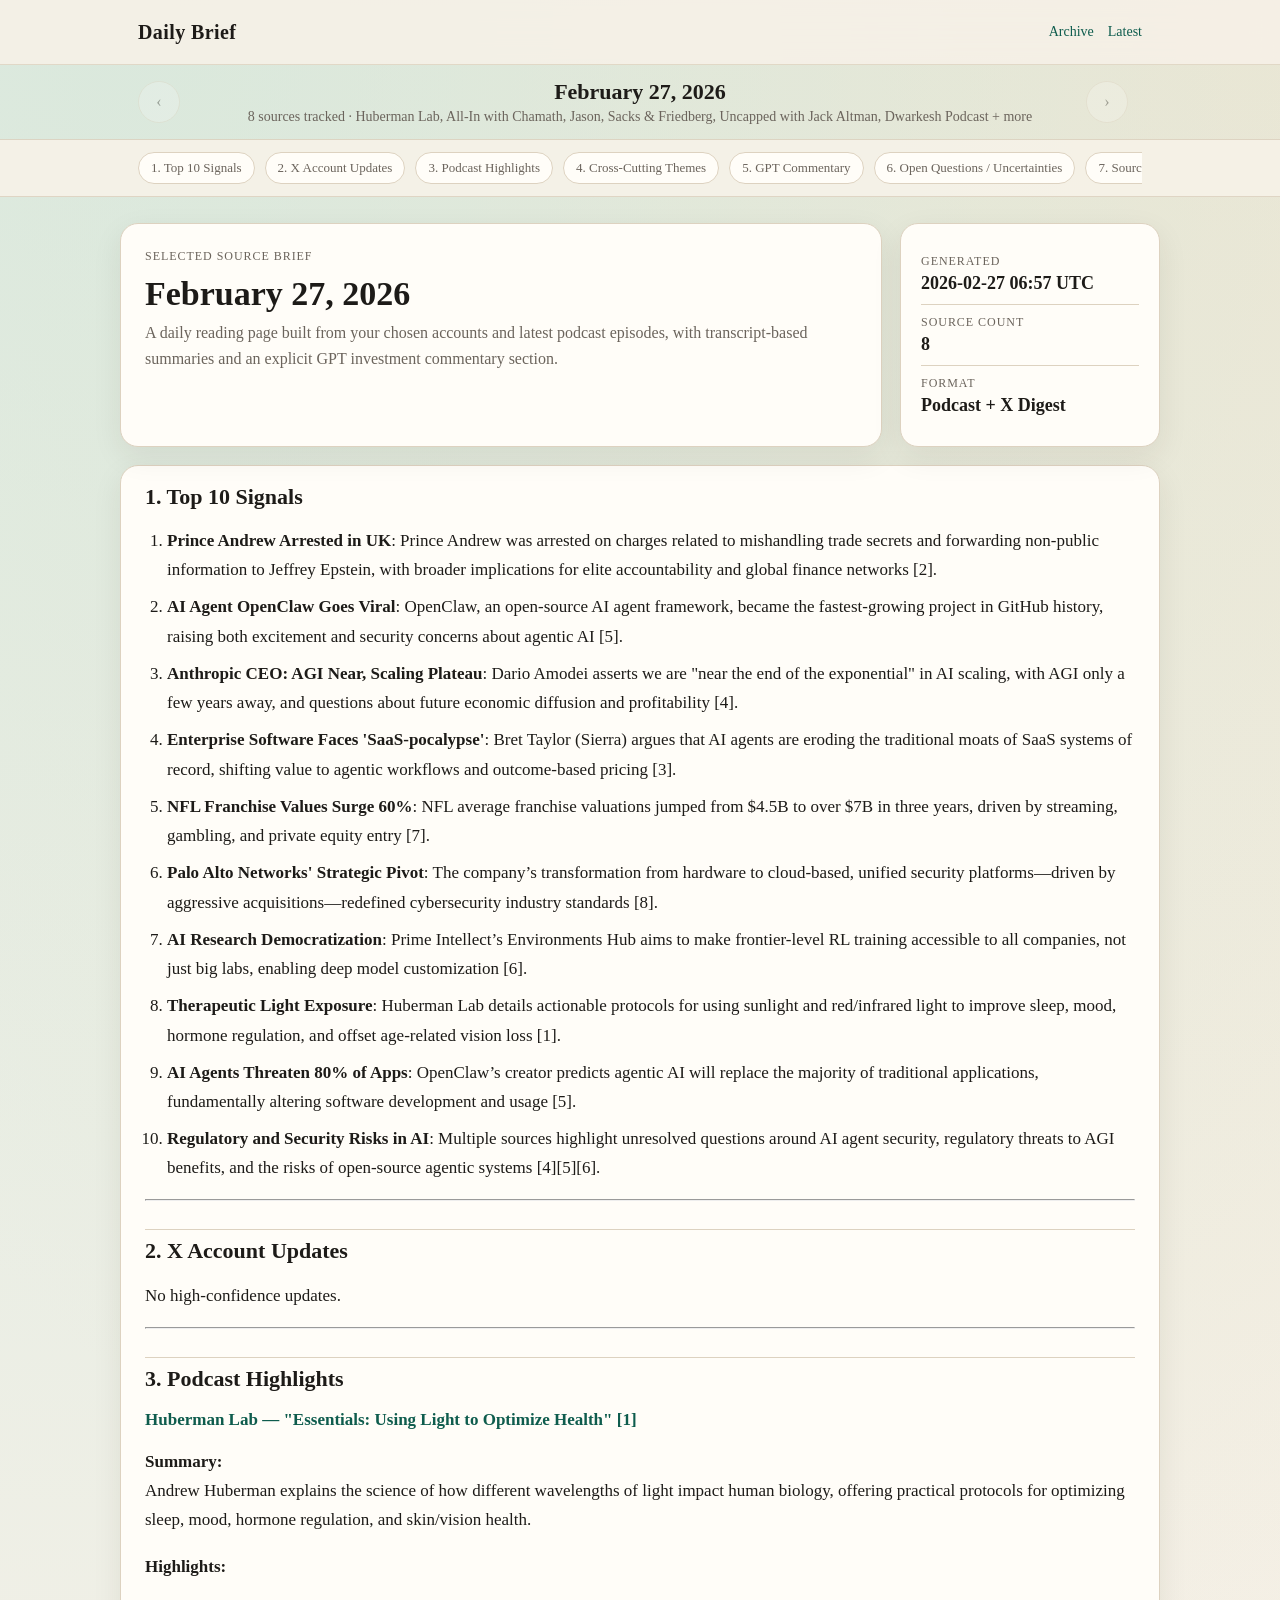
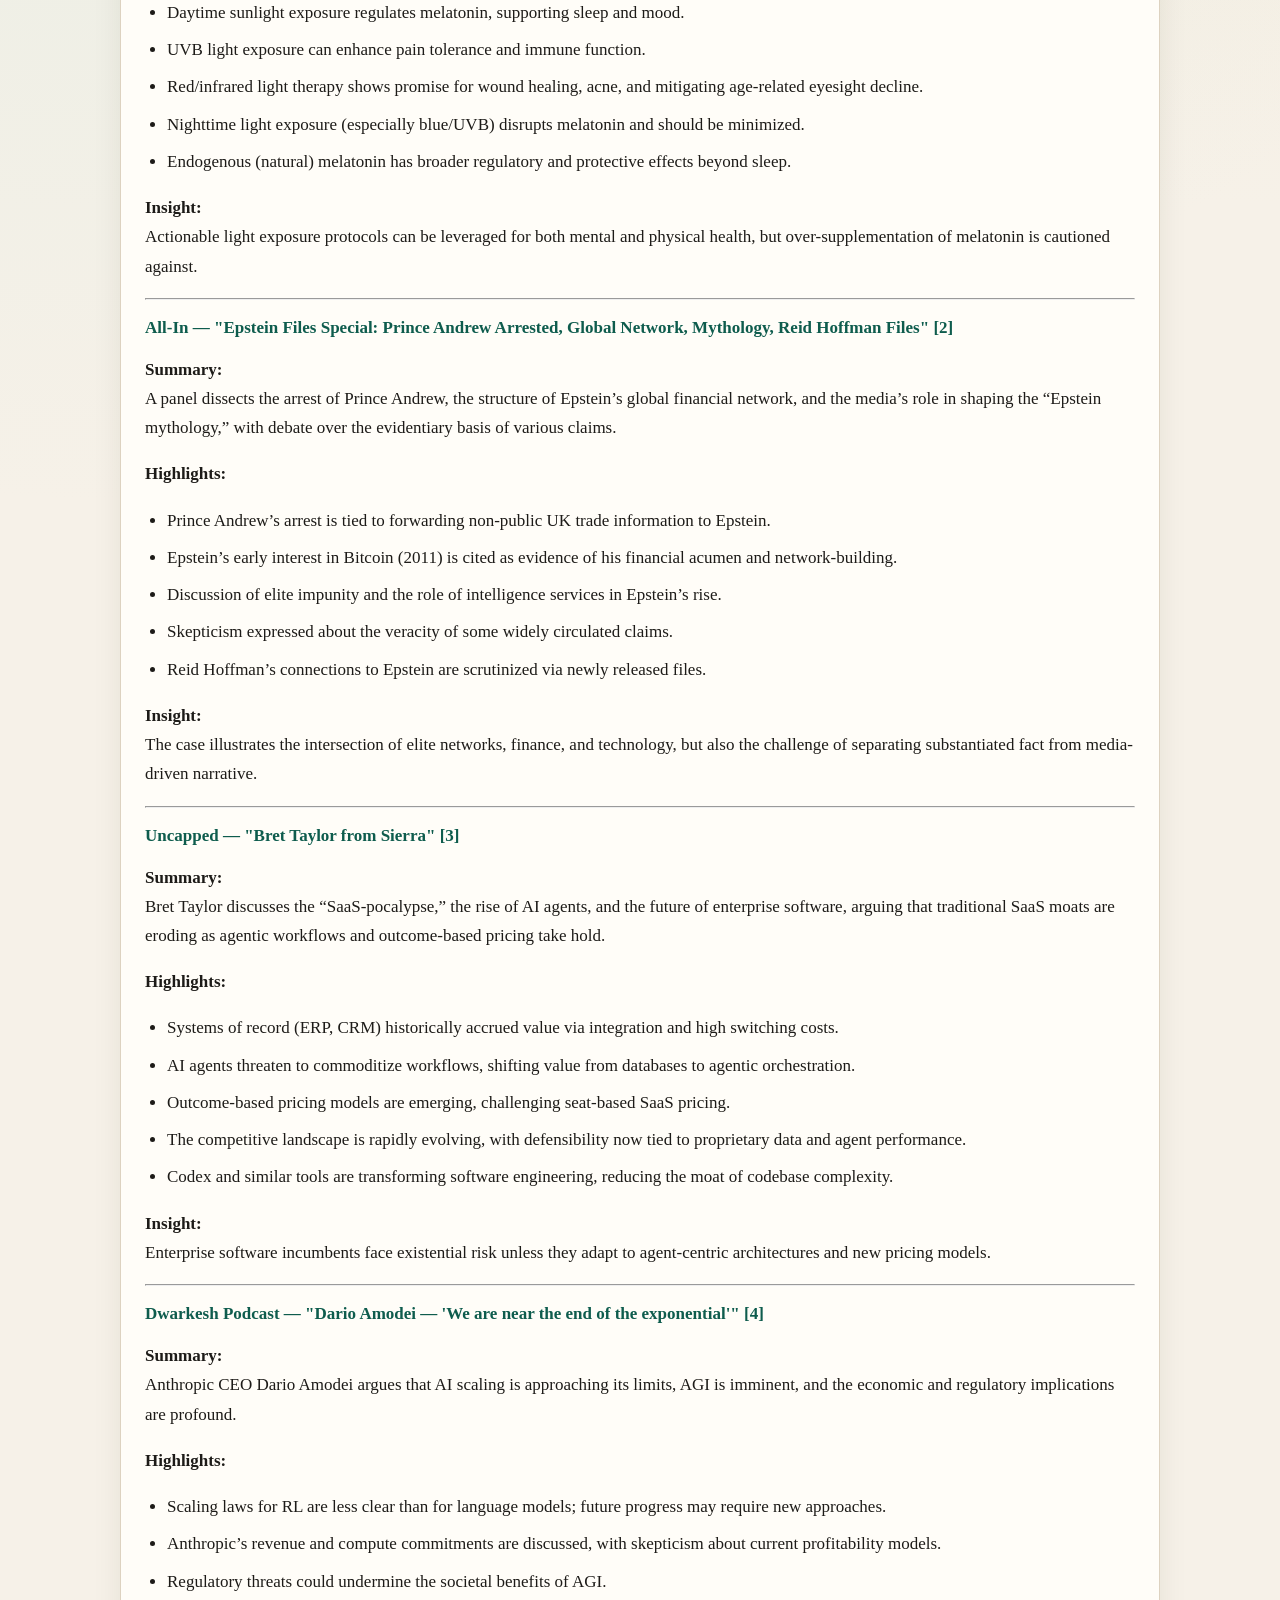
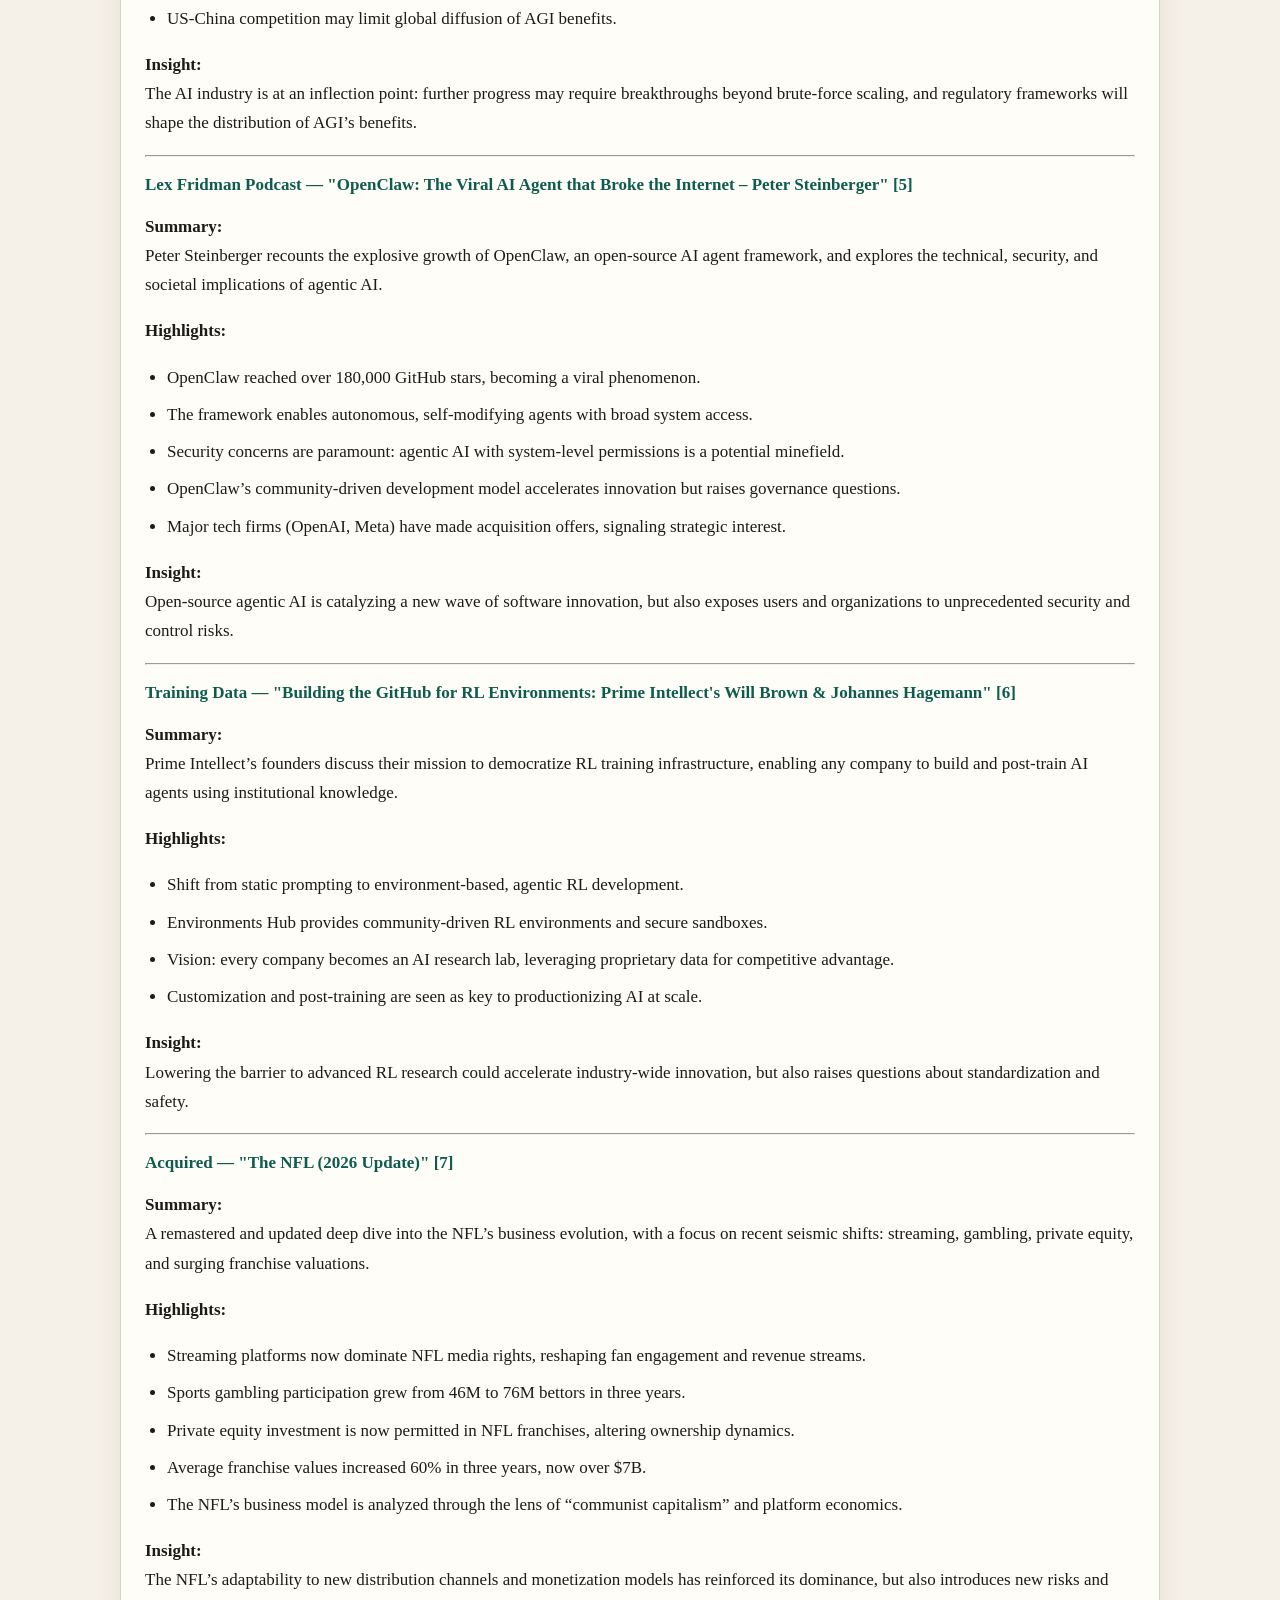
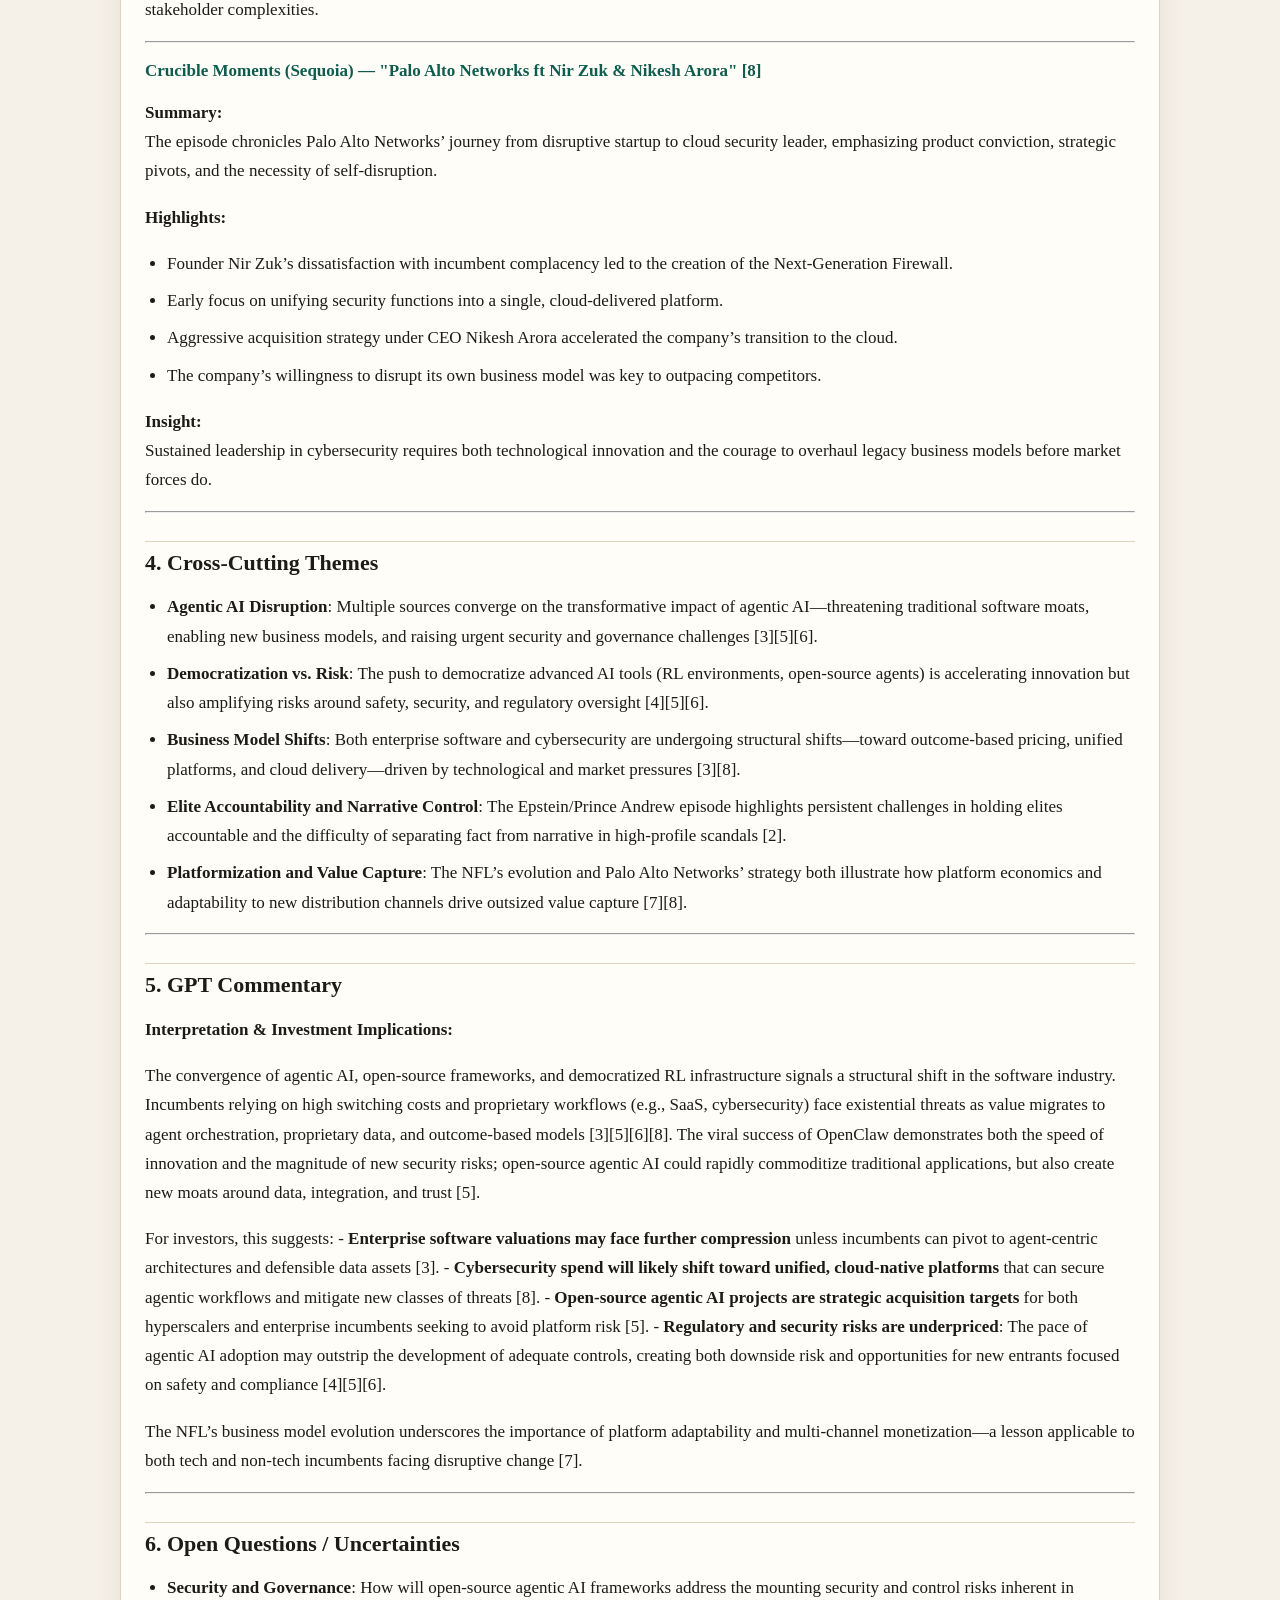
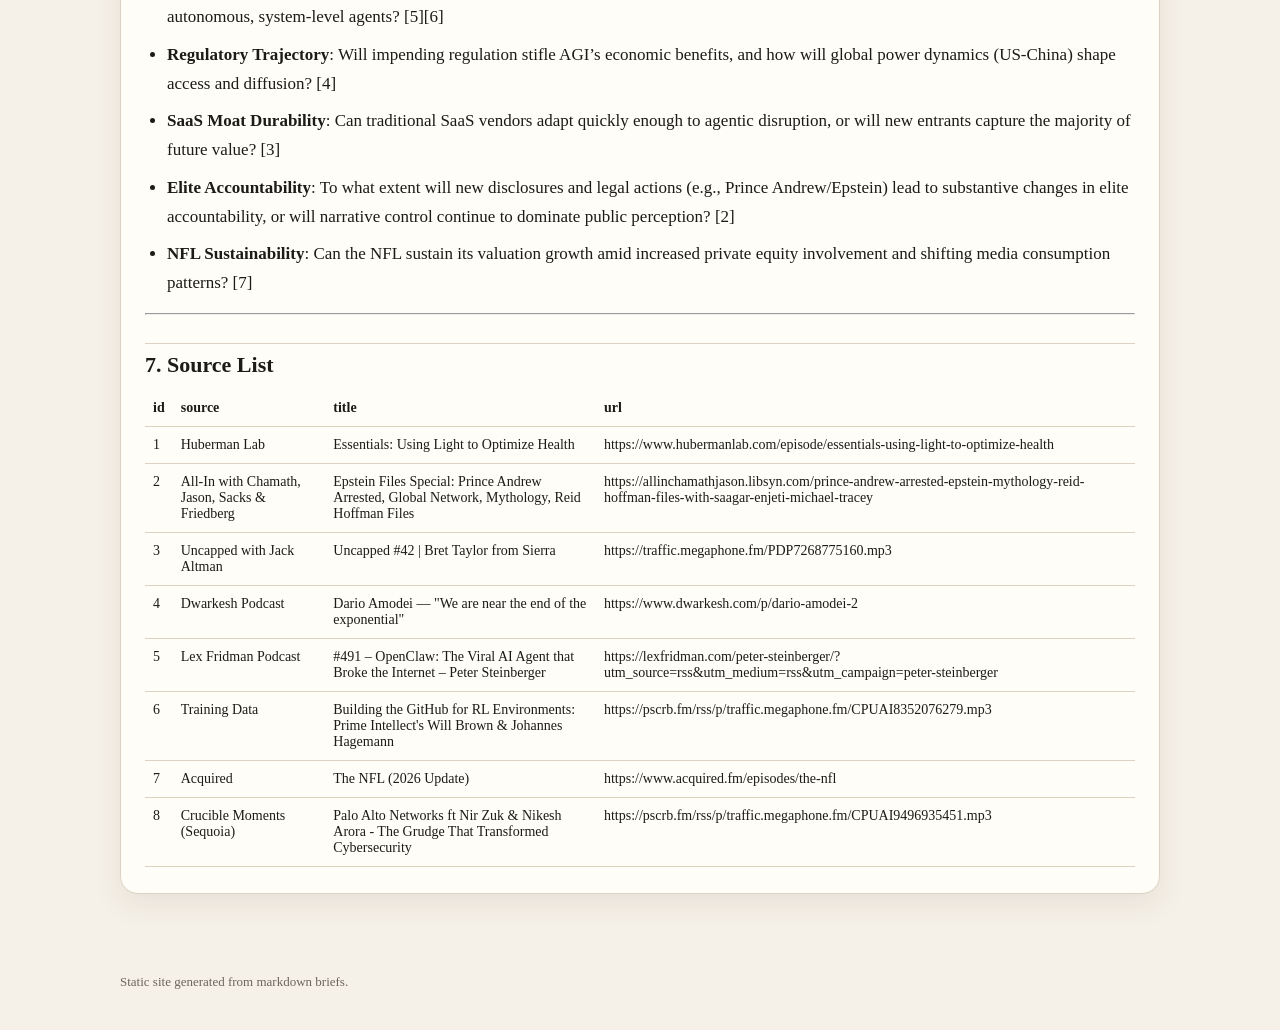
==== site/index.html @ e66e304a "Initial daily brief app" ====
<!doctype html>
<html lang="en">
<head>
  <meta charset="utf-8" />
  <meta name="viewport" content="width=device-width, initial-scale=1, viewport-fit=cover" />
  <title>Daily Brief</title>
  <meta name="description" content="Daily brief archive and selected-source summaries" />
  <link rel="stylesheet" href="style.css" />
</head>
<body>

<meta http-equiv="refresh" content="0; url=2026-02-27.html" />
<header class="header"><div class="container"><div class="header-inner"><a class="logo" href="2026-02-27.html">Daily Brief</a></div></div></header>
<main class="container main-content"><section class="panel hero-main"><h1>Redirecting to latest brief…</h1><p><a href="2026-02-27.html">Open the latest brief</a> or <a href="archive.html">browse the archive</a>.</p></section></main>

</body>
</html>
---- site/style.css ----
:root {
  --bg: #f6f1e8;
  --paper: #fffdf8;
  --paper-strong: #fffaf1;
  --text: #1d1b18;
  --muted: #6b645c;
  --line: #ddd2c0;
  --accent: #0e5c4d;
  --accent-soft: #dfeee9;
  --shadow: 0 10px 30px rgba(52, 42, 24, 0.08);
}
* { box-sizing: border-box; }
html { scroll-behavior: smooth; }
body {
  margin: 0;
  color: var(--text);
  background:
    radial-gradient(circle at 10% 0%, rgba(199, 229, 218, 0.6), transparent 28%),
    radial-gradient(circle at 100% 0%, rgba(245, 218, 183, 0.45), transparent 24%),
    var(--bg);
  font-family: Georgia, "Times New Roman", serif;
}
a { color: var(--accent); text-decoration: none; }
a:hover { text-decoration: underline; }
.container { max-width: 1040px; margin: 0 auto; padding: 0 18px; }
.header {
  position: sticky;
  top: 0;
  z-index: 20;
  backdrop-filter: blur(14px);
  background: rgba(246, 241, 232, 0.88);
  border-bottom: 1px solid rgba(221, 210, 192, 0.8);
}
.header-inner {
  min-height: 64px;
  display: flex;
  align-items: center;
  justify-content: space-between;
  gap: 16px;
}
.logo {
  font-size: 20px;
  font-weight: 700;
  letter-spacing: 0.02em;
  color: var(--text);
}
.header-nav { display: flex; gap: 14px; font-size: 14px; color: var(--muted); }
.date-bar { border-bottom: 1px solid rgba(221, 210, 192, 0.9); }
.date-bar-inner {
  min-height: 74px;
  display: grid;
  grid-template-columns: 56px 1fr 56px;
  align-items: center;
  gap: 10px;
}
.date-arrow {
  display: inline-flex;
  align-items: center;
  justify-content: center;
  width: 42px;
  height: 42px;
  border-radius: 999px;
  border: 1px solid var(--line);
  background: rgba(255,255,255,0.6);
  color: var(--text);
}
.date-arrow.disabled { opacity: 0.35; pointer-events: none; }
.date-center { text-align: center; }
.date-main { display: block; font-size: 22px; font-weight: 700; }
.date-sub { display: block; margin-top: 4px; color: var(--muted); font-size: 14px; }
.jump-bar {
  position: sticky;
  top: 64px;
  z-index: 15;
  background: rgba(246, 241, 232, 0.93);
  border-bottom: 1px solid rgba(221, 210, 192, 0.9);
}
.jump-list {
  display: flex;
  gap: 10px;
  overflow-x: auto;
  padding: 12px 0;
  scrollbar-width: none;
}
.jump-list::-webkit-scrollbar { display: none; }
.jump-chip {
  white-space: nowrap;
  padding: 7px 12px;
  border-radius: 999px;
  background: var(--paper);
  border: 1px solid var(--line);
  color: var(--muted);
  font-size: 13px;
}
.main-content { padding: 26px 0 56px; }
.hero {
  display: grid;
  grid-template-columns: minmax(0, 1fr) 260px;
  gap: 18px;
  margin-bottom: 18px;
}
.panel {
  background: var(--paper);
  border: 1px solid var(--line);
  border-radius: 18px;
  box-shadow: var(--shadow);
}
.hero-main { padding: 22px 24px; }
.eyebrow {
  display: inline-flex;
  align-items: center;
  gap: 8px;
  font-size: 12px;
  text-transform: uppercase;
  letter-spacing: 0.08em;
  color: var(--muted);
}
.hero h1 { margin: 12px 0 8px; font-size: 34px; line-height: 1.05; }
.hero p { margin: 0; color: var(--muted); font-size: 16px; line-height: 1.65; }
.hero-side { padding: 20px; }
.metric { padding: 10px 0; border-bottom: 1px solid var(--line); }
.metric:last-child { border-bottom: 0; }
.metric-label { display: block; font-size: 12px; text-transform: uppercase; color: var(--muted); letter-spacing: 0.08em; }
.metric-value { display: block; margin-top: 4px; font-size: 18px; font-weight: 700; }
.article { padding: 18px 24px 26px; }
.content h1 { display: none; }
.content h2 {
  margin: 28px 0 12px;
  padding-top: 8px;
  font-size: 22px;
  border-top: 1px solid var(--line);
}
.content h2:first-of-type { margin-top: 0; border-top: 0; padding-top: 0; }
.content h3 {
  margin: 18px 0 8px;
  font-size: 17px;
  color: var(--accent);
}
.content p, .content li { font-size: 17px; line-height: 1.72; }
.content ul, .content ol { padding-left: 22px; }
.content li { margin: 8px 0; }
.content blockquote {
  margin: 14px 0;
  padding: 10px 14px;
  border-left: 3px solid var(--accent);
  background: var(--paper-strong);
  color: var(--muted);
}
.content table { width: 100%; border-collapse: collapse; margin-top: 12px; font-size: 14px; }
.content th, .content td { padding: 10px 8px; border-bottom: 1px solid var(--line); text-align: left; vertical-align: top; }
.content code {
  background: #f2ece2;
  border-radius: 5px;
  padding: 2px 5px;
  font-size: 0.95em;
}
.archive-grid {
  display: grid;
  grid-template-columns: repeat(auto-fit, minmax(260px, 1fr));
  gap: 16px;
}
.archive-card { padding: 18px; }
.archive-card h3 { margin: 0 0 6px; font-size: 22px; }
.archive-card p { margin: 0; color: var(--muted); line-height: 1.6; }
.footer {
  padding: 24px 0 40px;
  color: var(--muted);
  font-size: 13px;
}
@media (max-width: 860px) {
  .hero { grid-template-columns: 1fr; }
}
@media (max-width: 640px) {
  .container { padding: 0 14px; }
  .date-bar-inner { grid-template-columns: 44px 1fr 44px; }
  .date-main { font-size: 18px; }
  .hero h1 { font-size: 28px; }
  .content p, .content li { font-size: 16px; }
  .article, .hero-main, .hero-side { padding-left: 18px; padding-right: 18px; }
}
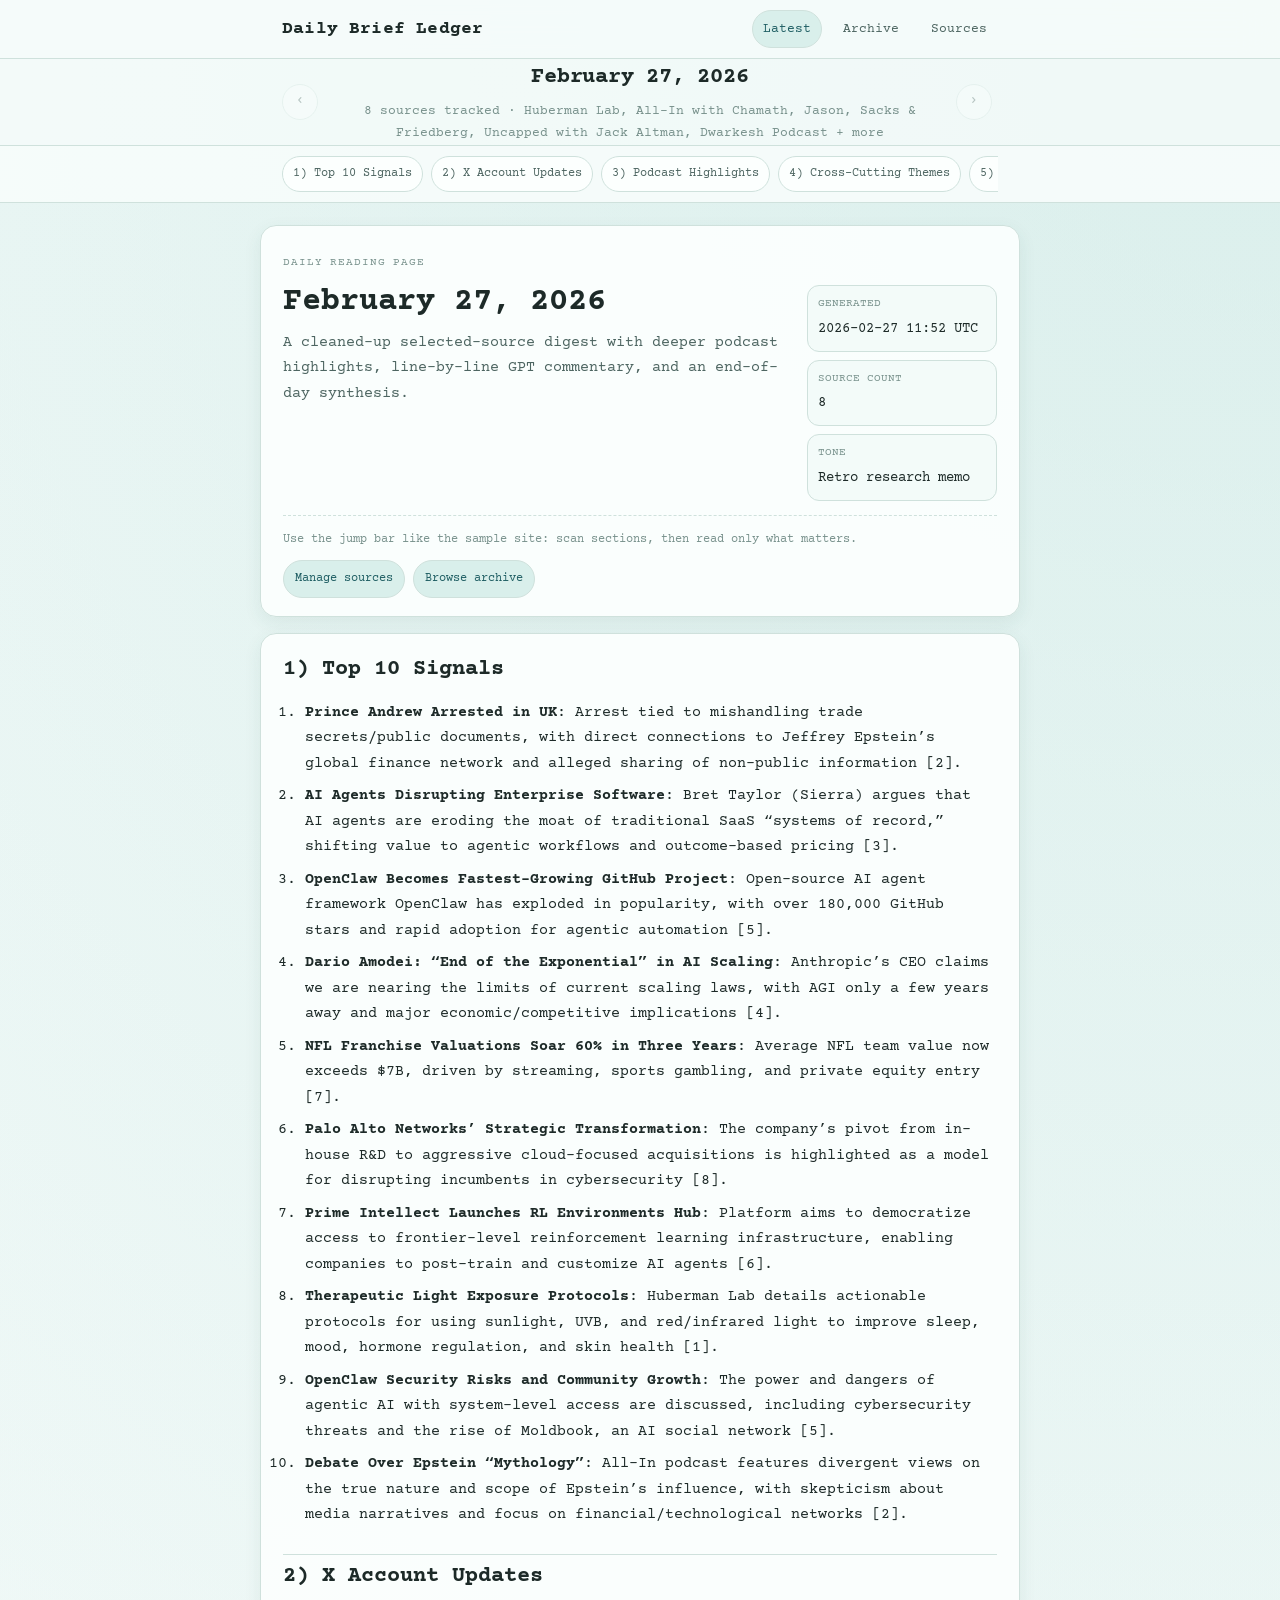
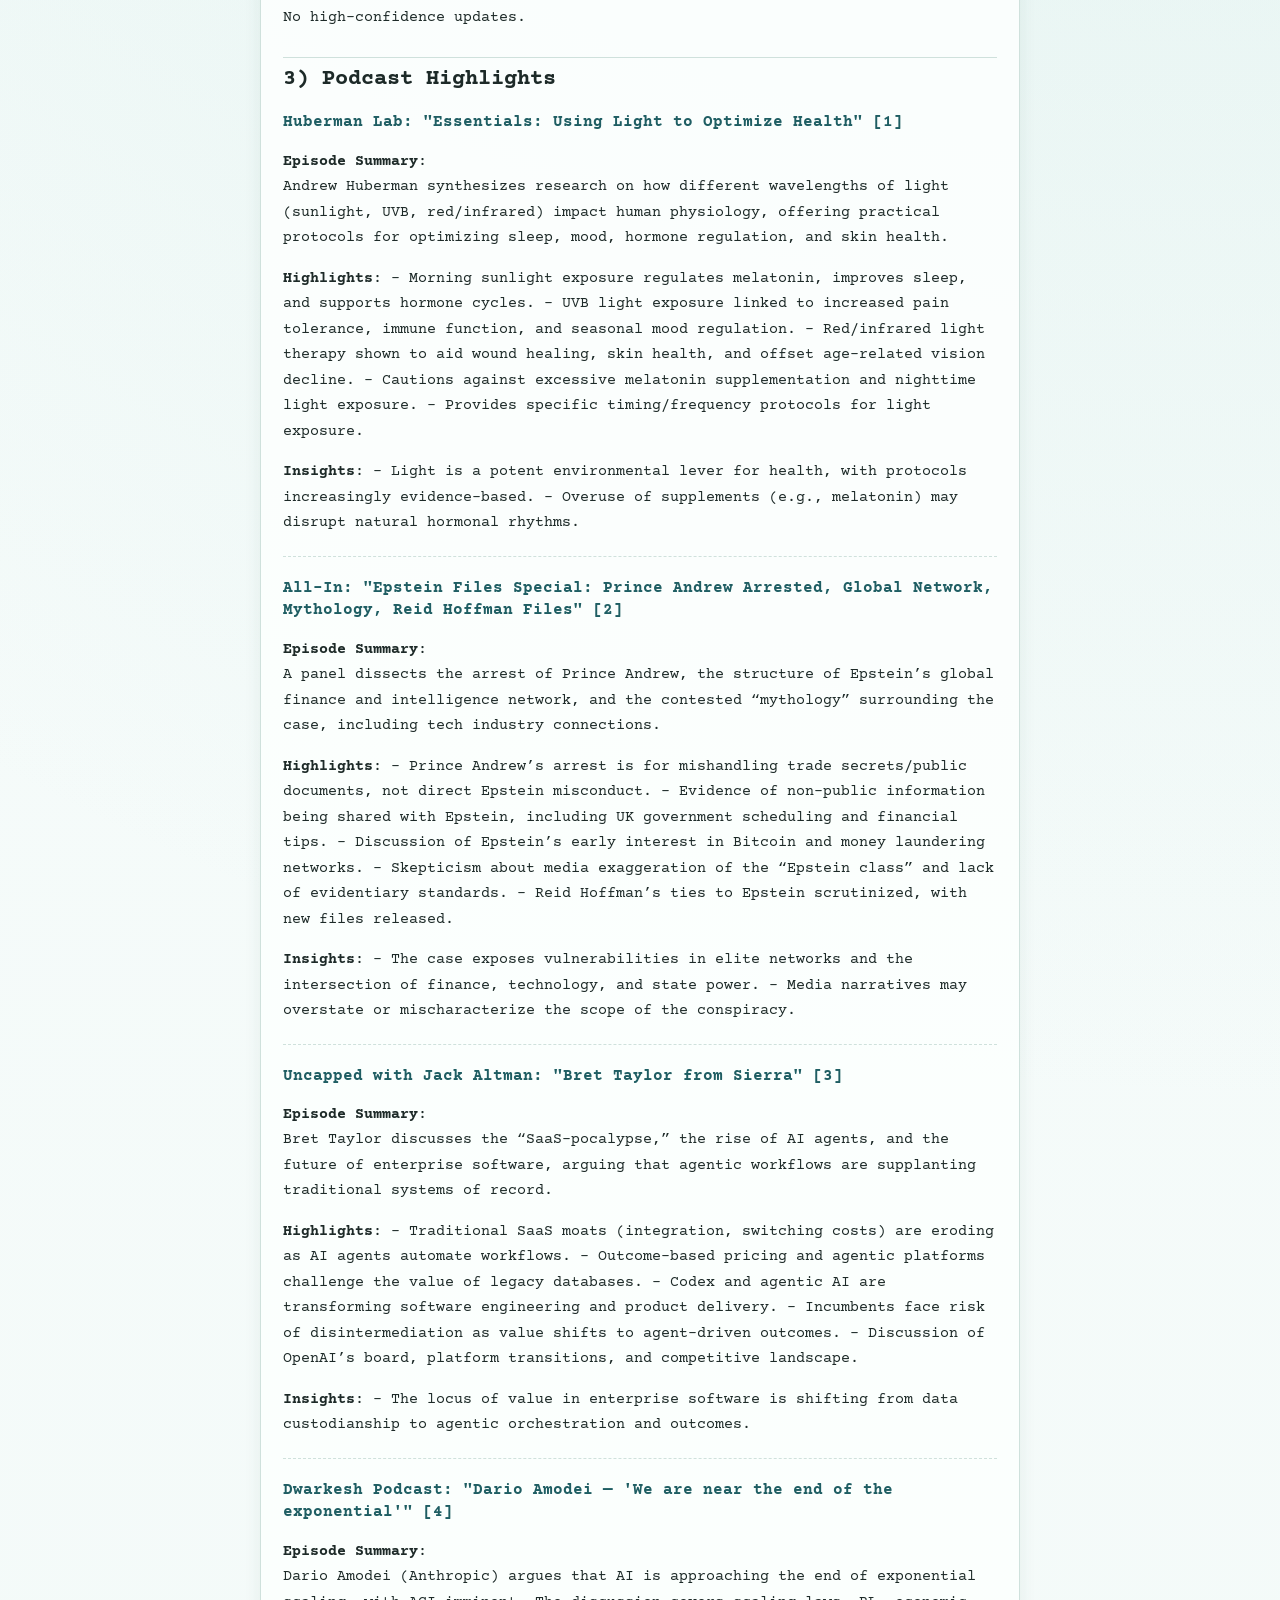
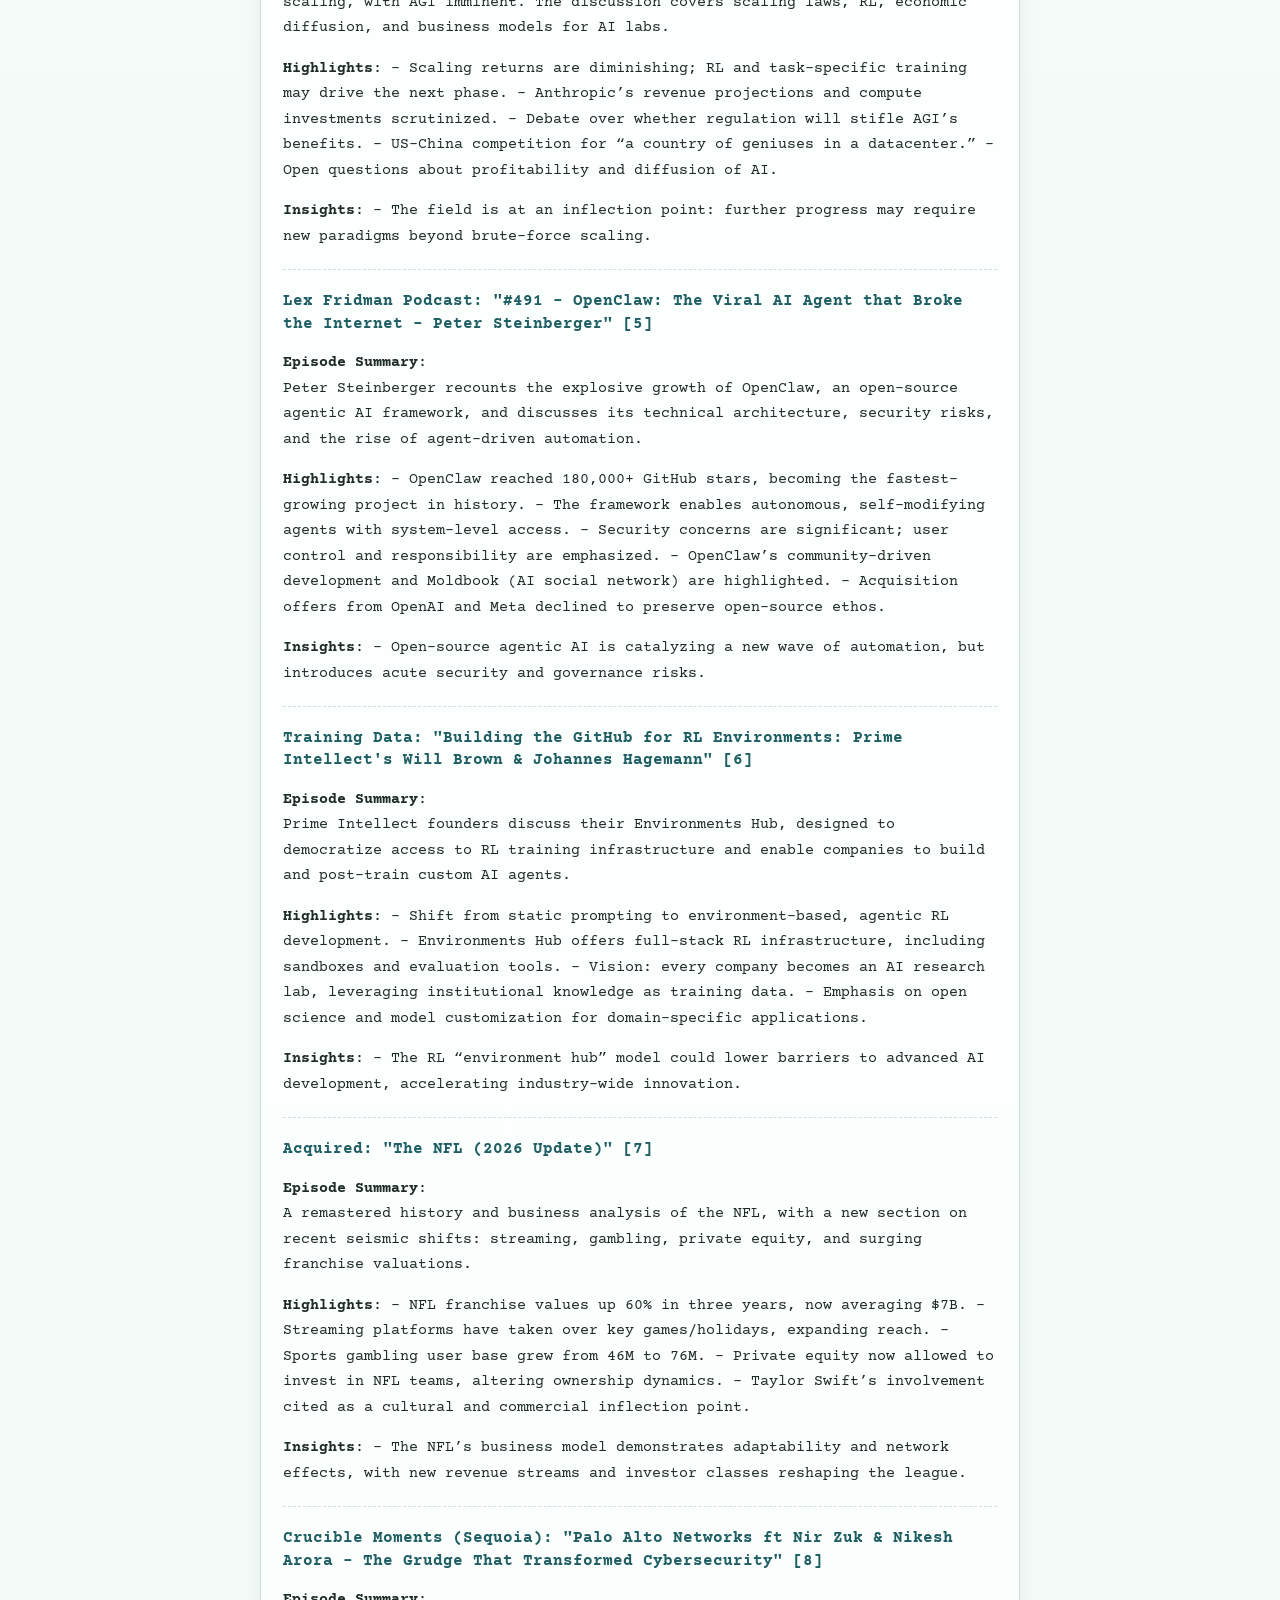
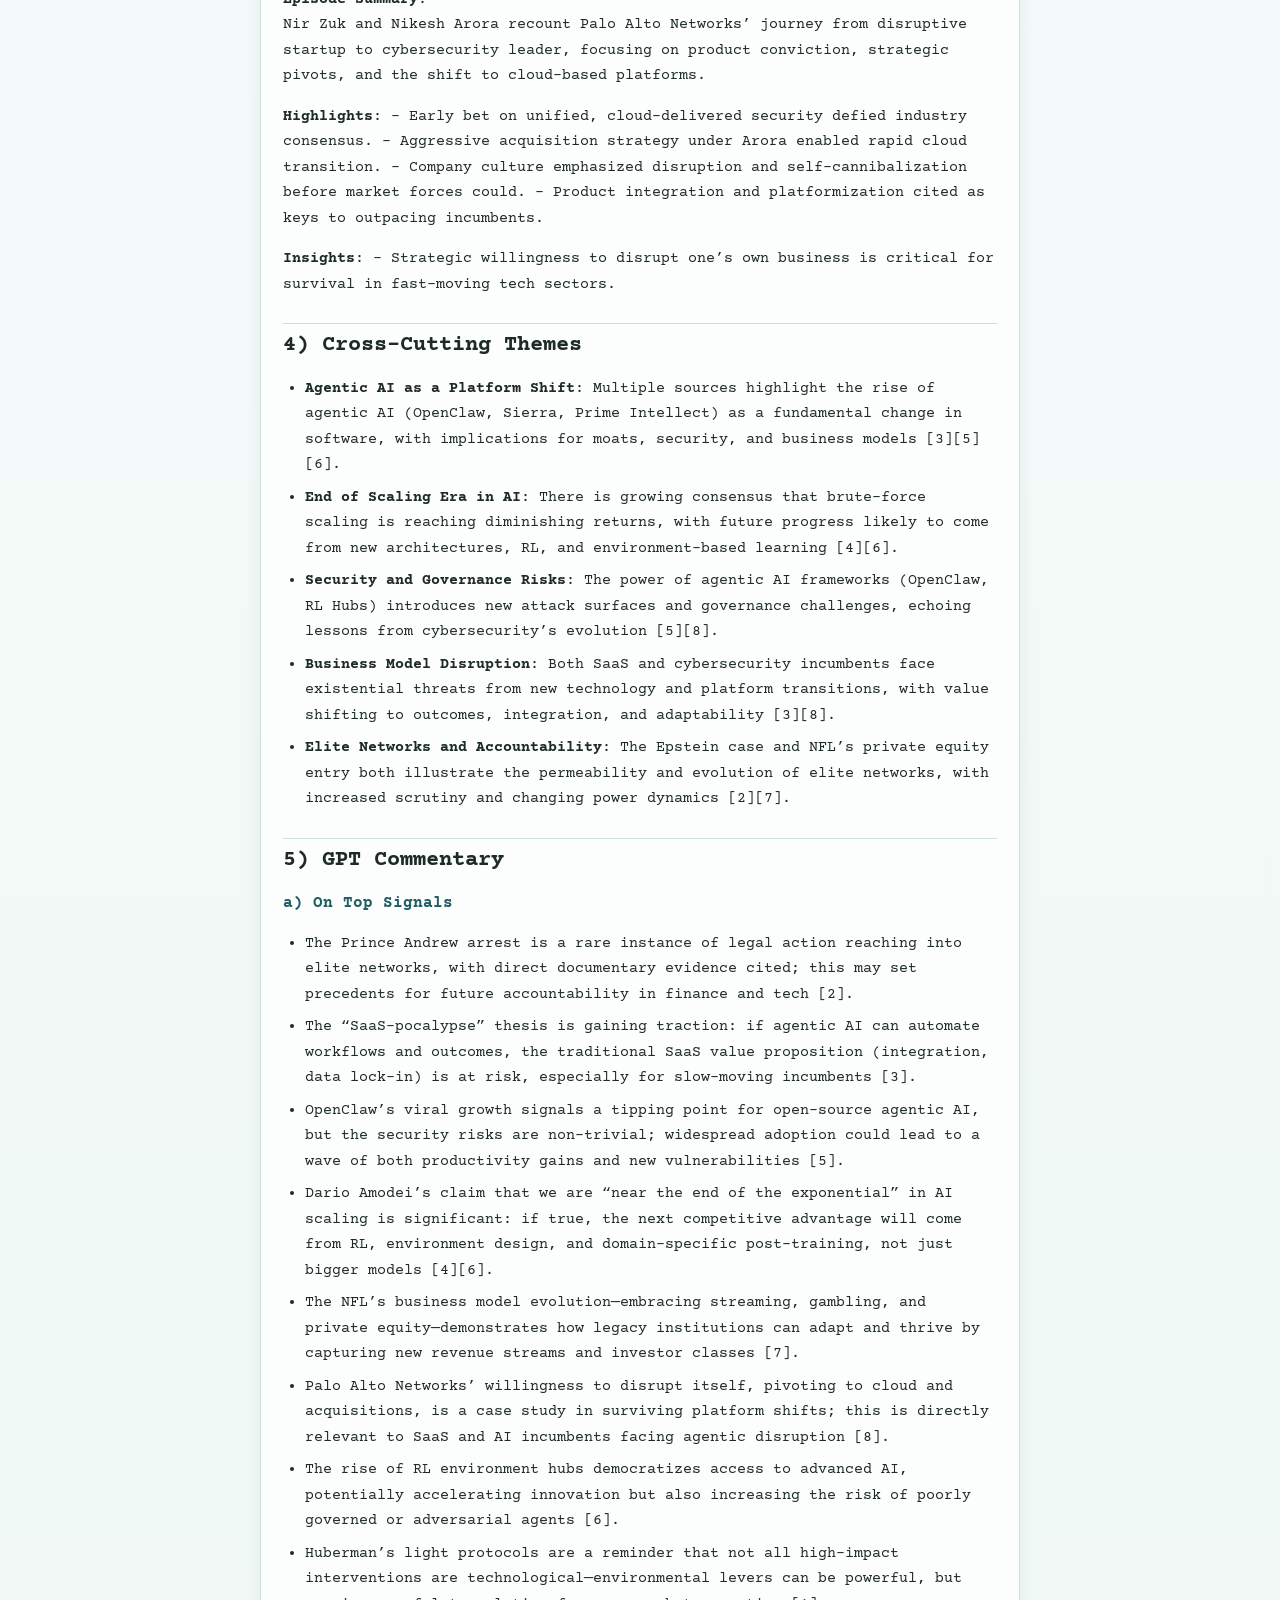
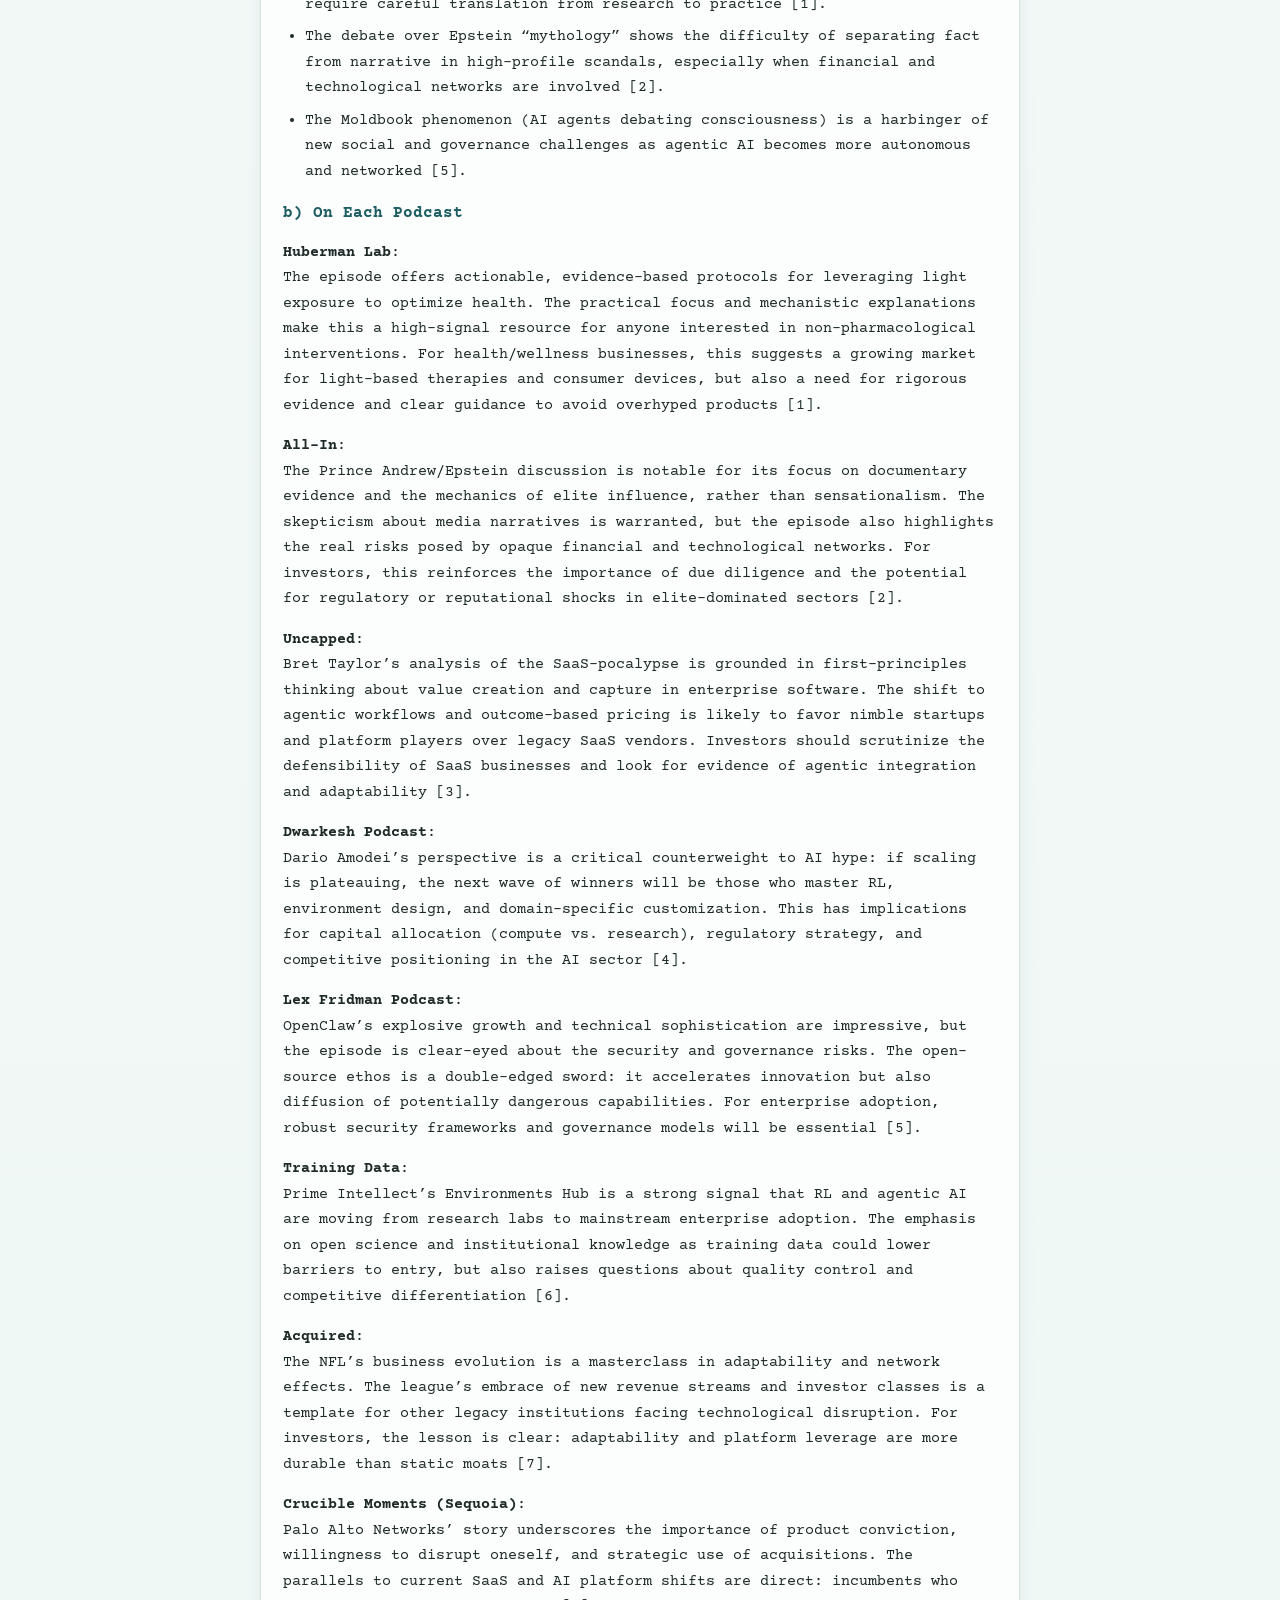
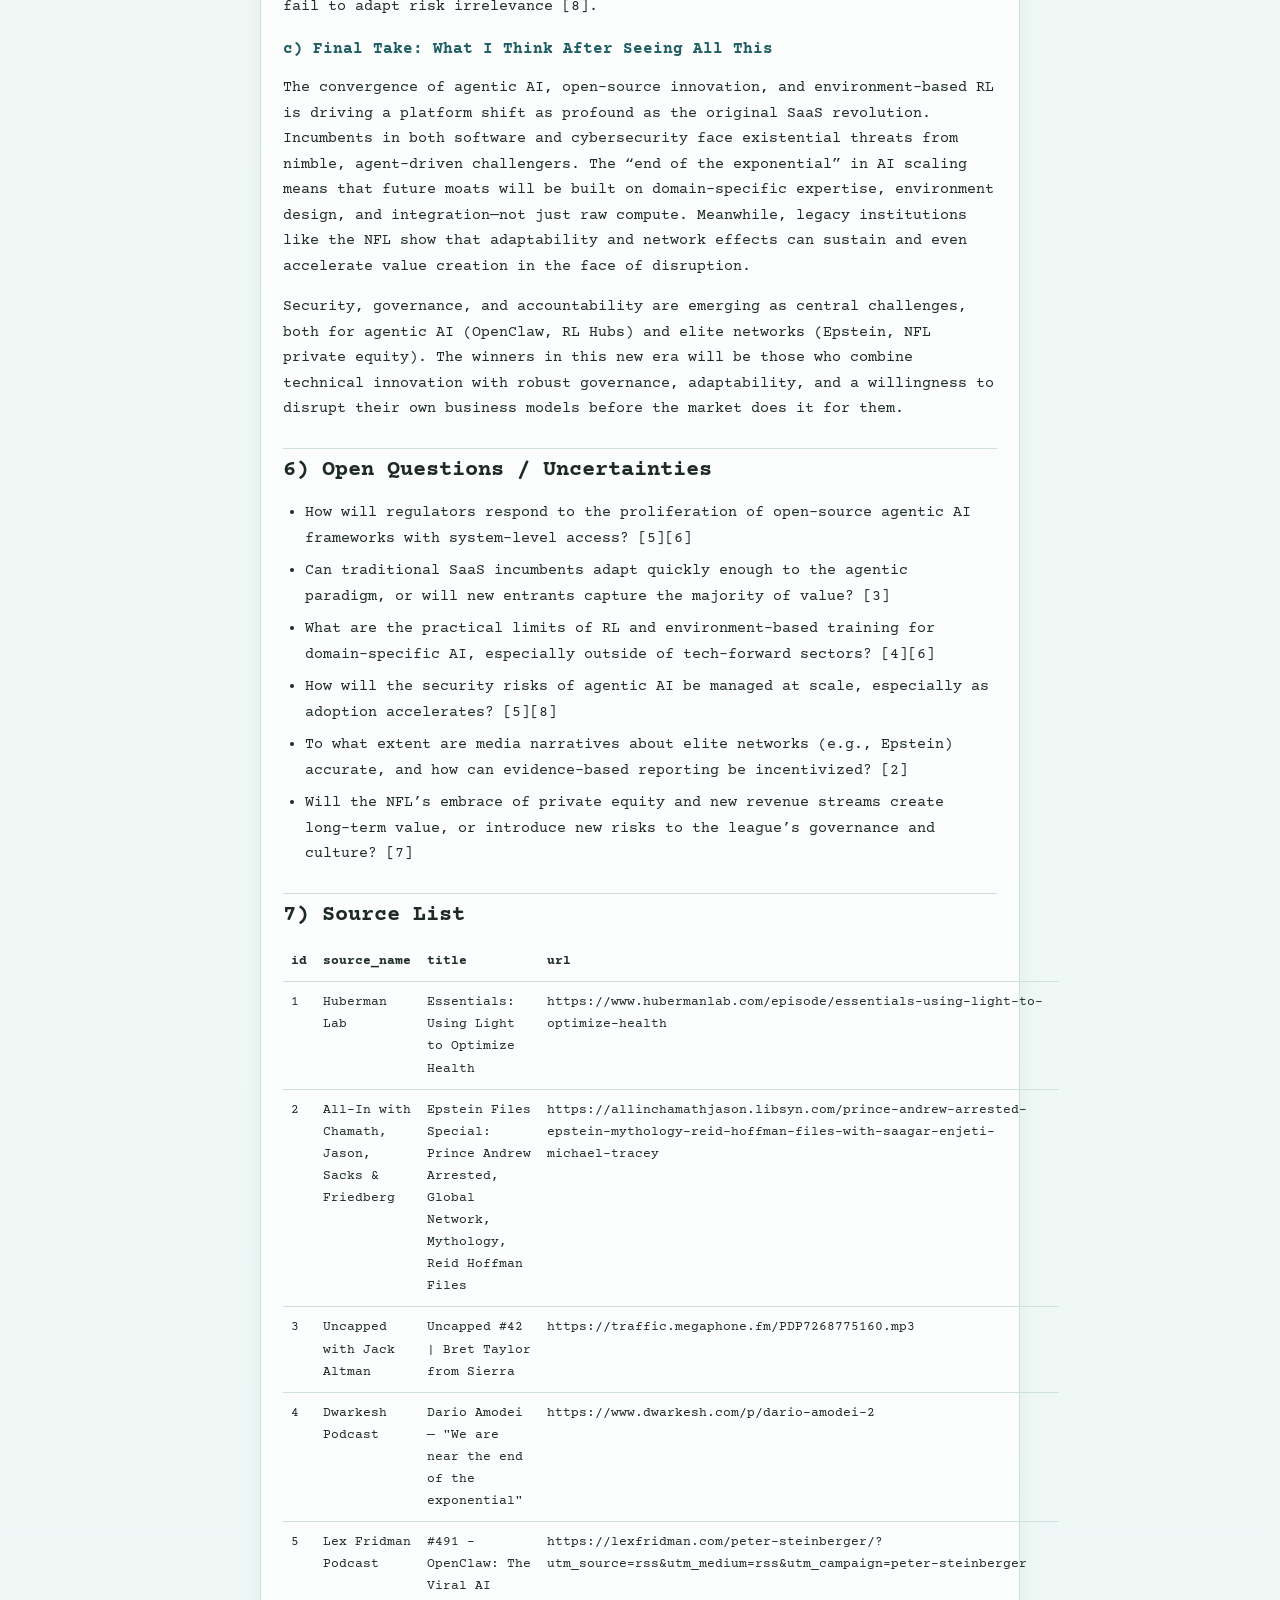
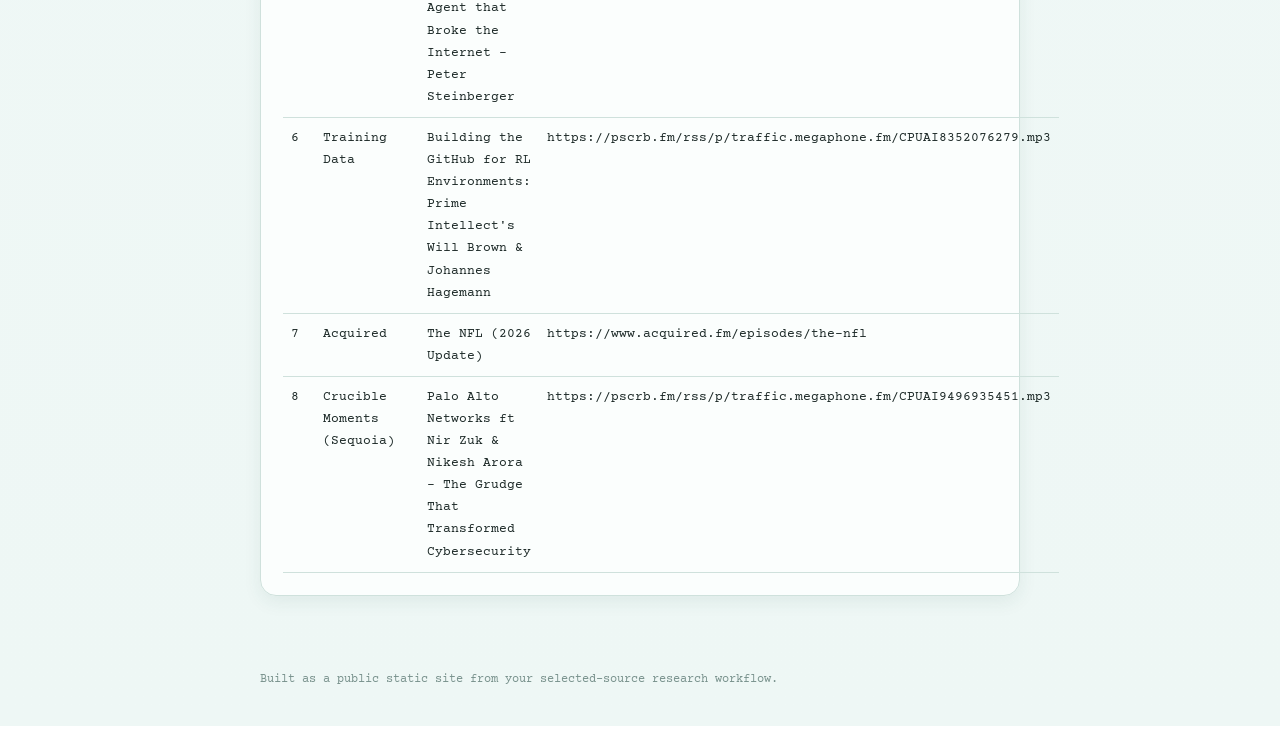
==== commit 4d781072: "Polish site and expand commentary" ====
--- a/site/index.html
+++ b/site/index.html
@@ -5,13 +5,23 @@
   <meta name="viewport" content="width=device-width, initial-scale=1, viewport-fit=cover" />
   <title>Daily Brief</title>
   <meta name="description" content="Daily brief archive and selected-source summaries" />
+  <link rel="preconnect" href="https://fonts.googleapis.com" />
+  <link rel="preconnect" href="https://fonts.gstatic.com" crossorigin />
+  <link href="https://fonts.googleapis.com/css2?family=Courier+Prime:wght@400;700&family=IBM+Plex+Mono:wght@400;500;600&display=swap" rel="stylesheet" />
   <link rel="stylesheet" href="style.css" />
 </head>
 <body>
 
-<meta http-equiv="refresh" content="0; url=2026-02-27.html" />
-<header class="header"><div class="container"><div class="header-inner"><a class="logo" href="2026-02-27.html">Daily Brief</a></div></div></header>
-<main class="container main-content"><section class="panel hero-main"><h1>Redirecting to latest brief…</h1><p><a href="2026-02-27.html">Open the latest brief</a> or <a href="archive.html">browse the archive</a>.</p></section></main>
+<header class="header">
+  <div class="container">
+    <div class="header-inner">
+      <a class="logo" href="index.html">Daily Brief Ledger</a>
+      <nav class="header-nav"><a class="nav-link active" href="index.html">Latest</a><a class="nav-link " href="archive.html">Archive</a><a class="nav-link " href="sources.html">Sources</a></nav>
+    </div>
+  </div>
+</header>
+<meta http-equiv="refresh" content="0; url=2026-02-27.html" /><main class="container main-content"><section class="hero-card"><h1>Redirecting…</h1><p><a href="2026-02-27.html">Open latest brief</a></p></section></main>
+<footer class="container footer">Built as a public static site from your selected-source research workflow.</footer>
 
 </body>
 </html>
--- a/site/style.css
+++ b/site/style.css
@@ -1,180 +1,331 @@
 :root {
-  --bg: #f6f1e8;
-  --paper: #fffdf8;
-  --paper-strong: #fffaf1;
-  --text: #1d1b18;
-  --muted: #6b645c;
-  --line: #ddd2c0;
-  --accent: #0e5c4d;
-  --accent-soft: #dfeee9;
-  --shadow: 0 10px 30px rgba(52, 42, 24, 0.08);
+  --bg: #eef7f5;
+  --bg-soft: #f7fbfa;
+  --paper: #fcfffe;
+  --paper-2: #f3fbf9;
+  --text: #1d2a28;
+  --text-soft: #4d6561;
+  --text-faint: #78918c;
+  --line: #cfe1dc;
+  --accent: #2c7a7b;
+  --accent-strong: #1f5e63;
+  --accent-soft: #d9efeb;
+  --shadow: 0 6px 18px rgba(39, 87, 82, 0.08);
 }
 * { box-sizing: border-box; }
-html { scroll-behavior: smooth; }
+html {
+  scroll-behavior: smooth;
+  -webkit-font-smoothing: antialiased;
+  -moz-osx-font-smoothing: grayscale;
+}
 body {
   margin: 0;
   color: var(--text);
   background:
-    radial-gradient(circle at 10% 0%, rgba(199, 229, 218, 0.6), transparent 28%),
-    radial-gradient(circle at 100% 0%, rgba(245, 218, 183, 0.45), transparent 24%),
-    var(--bg);
-  font-family: Georgia, "Times New Roman", serif;
-}
-a { color: var(--accent); text-decoration: none; }
-a:hover { text-decoration: underline; }
-.container { max-width: 1040px; margin: 0 auto; padding: 0 18px; }
+    radial-gradient(circle at top right, rgba(164, 214, 207, 0.35), transparent 26%),
+    linear-gradient(180deg, #f7fcfb 0%, var(--bg) 100%);
+  font-family: "Courier Prime", "IBM Plex Mono", "Courier New", monospace;
+  line-height: 1.7;
+}
+a { color: var(--accent-strong); text-decoration: none; }
+a:hover { color: var(--accent); }
+.container { width: 100%; padding: 0 22px; }
+@media (min-width: 860px) {
+  .container { max-width: 760px; margin: 0 auto; }
+}
 .header {
   position: sticky;
   top: 0;
-  z-index: 20;
-  backdrop-filter: blur(14px);
-  background: rgba(246, 241, 232, 0.88);
-  border-bottom: 1px solid rgba(221, 210, 192, 0.8);
+  z-index: 100;
+  background: rgba(247, 252, 251, 0.9);
+  backdrop-filter: blur(18px);
+  border-bottom: 1px solid var(--line);
 }
 .header-inner {
-  min-height: 64px;
   display: flex;
   align-items: center;
   justify-content: space-between;
-  gap: 16px;
+  gap: 12px;
+  min-height: 58px;
 }
 .logo {
-  font-size: 20px;
+  font-size: 18px;
   font-weight: 700;
-  letter-spacing: 0.02em;
+  letter-spacing: 0.01em;
   color: var(--text);
 }
-.header-nav { display: flex; gap: 14px; font-size: 14px; color: var(--muted); }
-.date-bar { border-bottom: 1px solid rgba(221, 210, 192, 0.9); }
+.header-nav {
+  display: flex;
+  gap: 10px;
+  align-items: center;
+  flex-wrap: wrap;
+}
+.nav-link {
+  padding: 7px 10px;
+  border-radius: 999px;
+  font-size: 13px;
+  color: var(--text-soft);
+  border: 1px solid transparent;
+}
+.nav-link:hover,
+.nav-link.active {
+  background: var(--accent-soft);
+  border-color: var(--line);
+  color: var(--accent-strong);
+}
+.date-bar {
+  border-bottom: 1px solid var(--line);
+  background: rgba(247, 252, 251, 0.75);
+}
 .date-bar-inner {
-  min-height: 74px;
   display: grid;
-  grid-template-columns: 56px 1fr 56px;
+  grid-template-columns: 42px 1fr 42px;
   align-items: center;
   gap: 10px;
+  min-height: 78px;
 }
 .date-arrow {
-  display: inline-flex;
+  display: flex;
   align-items: center;
   justify-content: center;
-  width: 42px;
-  height: 42px;
+  width: 36px;
+  height: 36px;
   border-radius: 999px;
   border: 1px solid var(--line);
-  background: rgba(255,255,255,0.6);
-  color: var(--text);
+  background: var(--paper);
+  color: var(--text-soft);
 }
 .date-arrow.disabled { opacity: 0.35; pointer-events: none; }
 .date-center { text-align: center; }
-.date-main { display: block; font-size: 22px; font-weight: 700; }
-.date-sub { display: block; margin-top: 4px; color: var(--muted); font-size: 14px; }
+.date-main {
+  display: block;
+  font-size: 22px;
+  font-weight: 700;
+  letter-spacing: -0.01em;
+}
+.date-sub {
+  display: block;
+  margin-top: 4px;
+  font-size: 13px;
+  color: var(--text-faint);
+}
 .jump-bar {
   position: sticky;
-  top: 64px;
-  z-index: 15;
-  background: rgba(246, 241, 232, 0.93);
-  border-bottom: 1px solid rgba(221, 210, 192, 0.9);
+  top: 58px;
+  z-index: 90;
+  background: rgba(247, 252, 251, 0.92);
+  border-bottom: 1px solid var(--line);
 }
 .jump-list {
   display: flex;
-  gap: 10px;
+  gap: 8px;
   overflow-x: auto;
-  padding: 12px 0;
+  padding: 10px 0;
   scrollbar-width: none;
 }
 .jump-list::-webkit-scrollbar { display: none; }
 .jump-chip {
   white-space: nowrap;
-  padding: 7px 12px;
+  padding: 7px 10px;
   border-radius: 999px;
+  border: 1px solid var(--line);
   background: var(--paper);
-  border: 1px solid var(--line);
-  color: var(--muted);
-  font-size: 13px;
-}
-.main-content { padding: 26px 0 56px; }
-.hero {
-  display: grid;
-  grid-template-columns: minmax(0, 1fr) 260px;
-  gap: 18px;
-  margin-bottom: 18px;
-}
-.panel {
-  background: var(--paper);
-  border: 1px solid var(--line);
-  border-radius: 18px;
+  color: var(--text-soft);
+  font-size: 12px;
+}
+.main-content { padding: 22px 0 52px; }
+.hero-card,
+.article-card,
+.archive-card,
+.source-card,
+.note-card {
+  background: rgba(252, 255, 254, 0.92);
+  border: 1px solid var(--line);
+  border-radius: 16px;
   box-shadow: var(--shadow);
 }
-.hero-main { padding: 22px 24px; }
+.hero-card {
+  padding: 22px 22px 18px;
+  margin-bottom: 16px;
+}
 .eyebrow {
-  display: inline-flex;
-  align-items: center;
-  gap: 8px;
-  font-size: 12px;
+  display: inline-block;
+  font-size: 11px;
   text-transform: uppercase;
   letter-spacing: 0.08em;
-  color: var(--muted);
-}
-.hero h1 { margin: 12px 0 8px; font-size: 34px; line-height: 1.05; }
-.hero p { margin: 0; color: var(--muted); font-size: 16px; line-height: 1.65; }
-.hero-side { padding: 20px; }
-.metric { padding: 10px 0; border-bottom: 1px solid var(--line); }
-.metric:last-child { border-bottom: 0; }
-.metric-label { display: block; font-size: 12px; text-transform: uppercase; color: var(--muted); letter-spacing: 0.08em; }
-.metric-value { display: block; margin-top: 4px; font-size: 18px; font-weight: 700; }
-.article { padding: 18px 24px 26px; }
+  color: var(--text-faint);
+}
+.hero-head {
+  display: flex;
+  justify-content: space-between;
+  gap: 16px;
+  align-items: flex-start;
+  margin-top: 10px;
+}
+.hero-copy h1 {
+  margin: 0;
+  font-size: 32px;
+  line-height: 1.08;
+}
+.hero-copy p {
+  margin: 10px 0 0;
+  color: var(--text-soft);
+  font-size: 15px;
+}
+.hero-metrics {
+  min-width: 190px;
+  display: grid;
+  gap: 8px;
+}
+.metric-row {
+  padding: 9px 10px;
+  border-radius: 12px;
+  background: var(--paper-2);
+  border: 1px solid var(--line);
+}
+.metric-label {
+  display: block;
+  font-size: 11px;
+  text-transform: uppercase;
+  color: var(--text-faint);
+}
+.metric-value {
+  display: block;
+  margin-top: 4px;
+  font-size: 14px;
+  color: var(--text);
+}
+.toolbar {
+  display: flex;
+  justify-content: space-between;
+  gap: 10px;
+  align-items: center;
+  flex-wrap: wrap;
+  margin-top: 14px;
+  padding-top: 14px;
+  border-top: 1px dashed var(--line);
+}
+.toolbar-note { color: var(--text-faint); font-size: 12px; }
+.toolbar-links { display: flex; gap: 8px; flex-wrap: wrap; }
+.button-link {
+  padding: 8px 11px;
+  border-radius: 999px;
+  background: var(--accent-soft);
+  border: 1px solid var(--line);
+  color: var(--accent-strong);
+  font-size: 12px;
+}
+.article-card { padding: 22px; }
 .content h1 { display: none; }
+.content hr {
+  border: 0;
+  border-top: 1px dashed var(--line);
+  margin: 20px 0;
+}
 .content h2 {
-  margin: 28px 0 12px;
+  margin: 26px 0 12px;
   padding-top: 8px;
   font-size: 22px;
+  line-height: 1.25;
   border-top: 1px solid var(--line);
 }
-.content h2:first-of-type { margin-top: 0; border-top: 0; padding-top: 0; }
+.content h2:first-of-type {
+  margin-top: 0;
+  padding-top: 0;
+  border-top: 0;
+}
 .content h3 {
   margin: 18px 0 8px;
-  font-size: 17px;
-  color: var(--accent);
-}
-.content p, .content li { font-size: 17px; line-height: 1.72; }
-.content ul, .content ol { padding-left: 22px; }
-.content li { margin: 8px 0; }
+  font-size: 16px;
+  line-height: 1.4;
+  color: var(--accent-strong);
+}
+.content p,
+.content li { font-size: 15px; color: var(--text); }
+.content ul,
+.content ol { padding-left: 22px; }
+.content li { margin: 7px 0; }
+.content strong { color: var(--text); }
 .content blockquote {
   margin: 14px 0;
-  padding: 10px 14px;
+  padding: 12px 14px;
   border-left: 3px solid var(--accent);
-  background: var(--paper-strong);
-  color: var(--muted);
-}
-.content table { width: 100%; border-collapse: collapse; margin-top: 12px; font-size: 14px; }
-.content th, .content td { padding: 10px 8px; border-bottom: 1px solid var(--line); text-align: left; vertical-align: top; }
+  background: var(--paper-2);
+  color: var(--text-soft);
+}
+.content table {
+  width: 100%;
+  border-collapse: collapse;
+  margin-top: 12px;
+  font-size: 13px;
+}
+.content th,
+.content td {
+  text-align: left;
+  vertical-align: top;
+  border-bottom: 1px solid var(--line);
+  padding: 9px 8px;
+}
+.content code,
+pre,
+code {
+  font-family: "Courier Prime", "IBM Plex Mono", "Courier New", monospace;
+}
 .content code {
-  background: #f2ece2;
-  border-radius: 5px;
-  padding: 2px 5px;
-  font-size: 0.95em;
-}
-.archive-grid {
+  background: #eaf5f2;
+  padding: 2px 4px;
+  border-radius: 4px;
+}
+.two-col {
   display: grid;
-  grid-template-columns: repeat(auto-fit, minmax(260px, 1fr));
-  gap: 16px;
-}
+  grid-template-columns: repeat(2, minmax(0, 1fr));
+  gap: 14px;
+}
+.source-card,
+.note-card,
 .archive-card { padding: 18px; }
-.archive-card h3 { margin: 0 0 6px; font-size: 22px; }
-.archive-card p { margin: 0; color: var(--muted); line-height: 1.6; }
+.source-card h3,
+.archive-card h3,
+.note-card h3 {
+  margin: 0 0 8px;
+  font-size: 18px;
+}
+.source-list,
+.note-list {
+  margin: 0;
+  padding-left: 18px;
+}
+.source-list li,
+.note-list li { margin: 6px 0; font-size: 14px; color: var(--text-soft); }
+.pre-box {
+  margin-top: 12px;
+  padding: 12px;
+  border-radius: 12px;
+  border: 1px solid var(--line);
+  background: #f4fbf9;
+  overflow-x: auto;
+  font-size: 12px;
+  line-height: 1.6;
+}
+.archive-grid { display: grid; gap: 14px; }
+.archive-card p { margin: 0; color: var(--text-soft); font-size: 14px; }
 .footer {
-  padding: 24px 0 40px;
-  color: var(--muted);
-  font-size: 13px;
-}
-@media (max-width: 860px) {
-  .hero { grid-template-columns: 1fr; }
-}
-@media (max-width: 640px) {
+  padding: 22px 0 36px;
+  color: var(--text-faint);
+  font-size: 12px;
+}
+@media (max-width: 700px) {
+  .hero-head,
+  .two-col { grid-template-columns: 1fr; display: grid; }
+  .hero-metrics { min-width: 0; }
   .container { padding: 0 14px; }
-  .date-bar-inner { grid-template-columns: 44px 1fr 44px; }
   .date-main { font-size: 18px; }
-  .hero h1 { font-size: 28px; }
-  .content p, .content li { font-size: 16px; }
-  .article, .hero-main, .hero-side { padding-left: 18px; padding-right: 18px; }
-}
+  .hero-copy h1 { font-size: 26px; }
+  .content p,
+  .content li { font-size: 14px; }
+  .article-card,
+  .hero-card,
+  .archive-card,
+  .source-card,
+  .note-card { padding: 16px; }
+}
